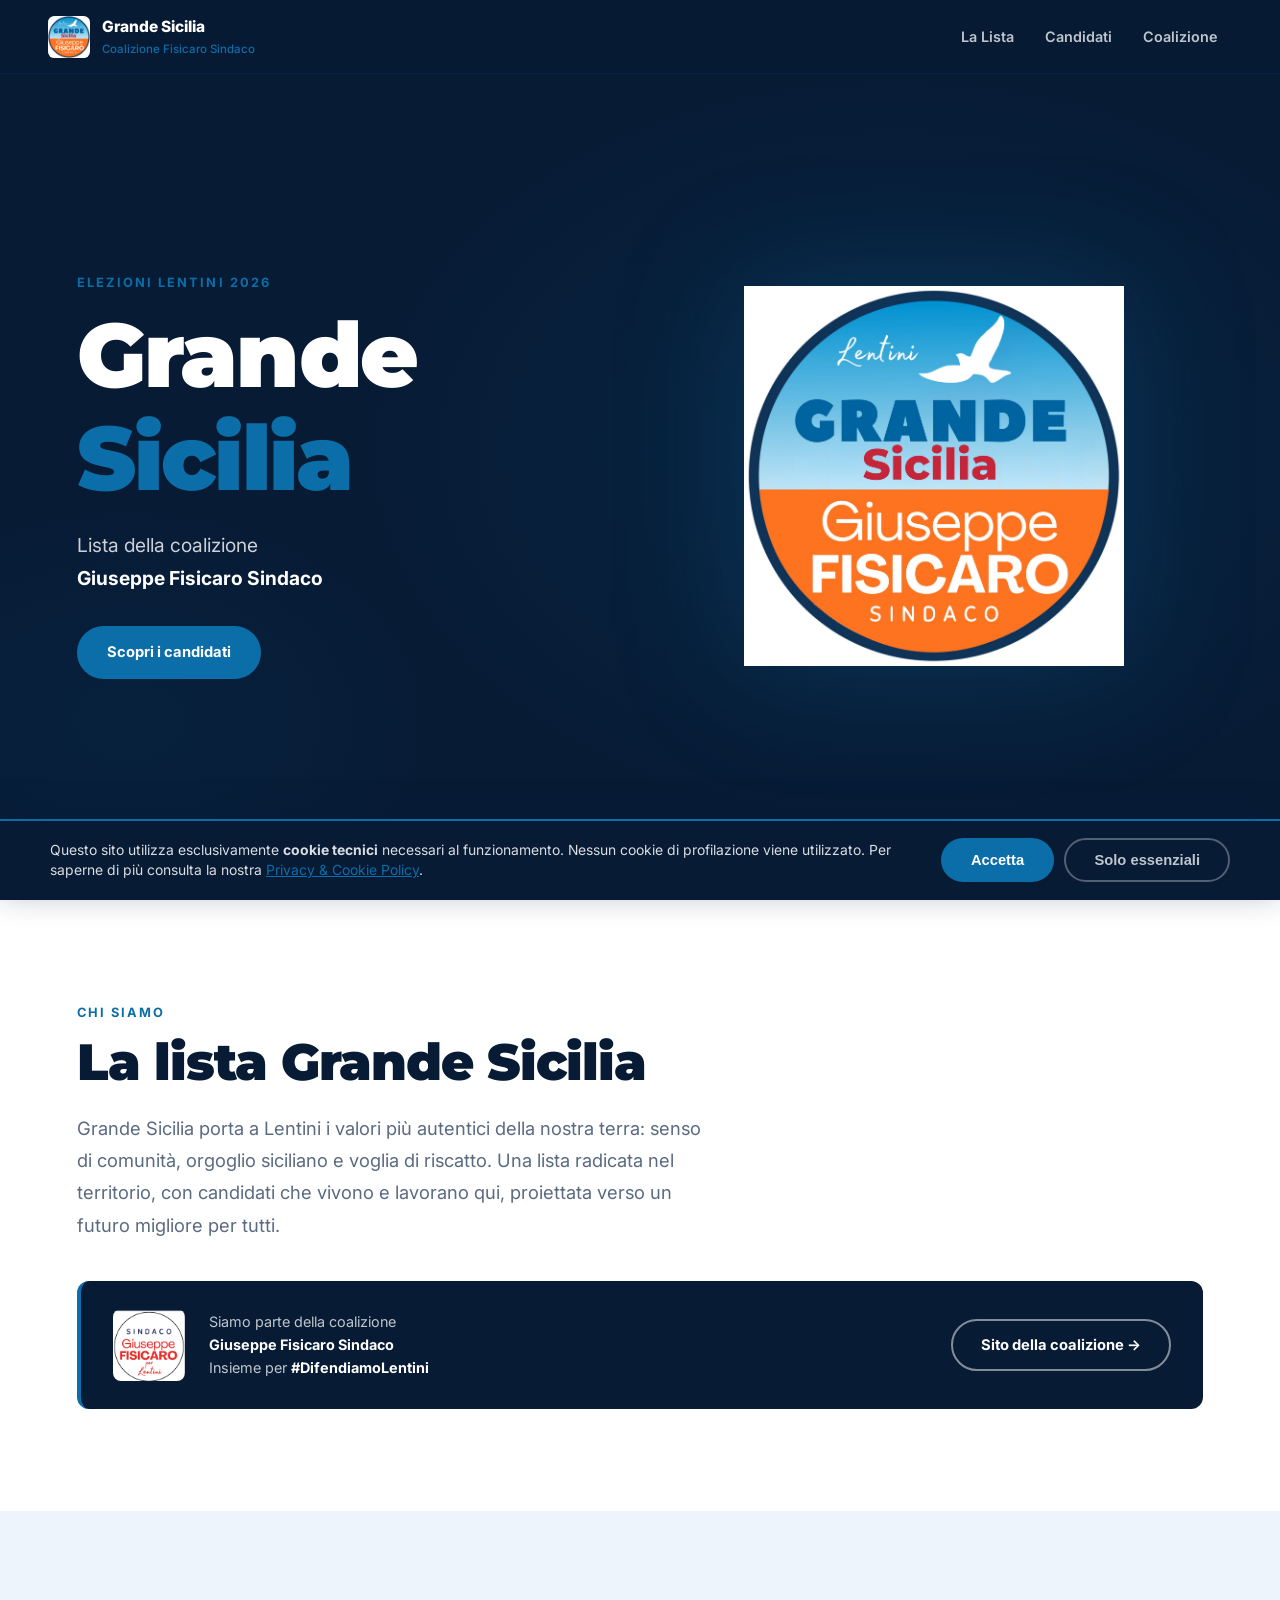
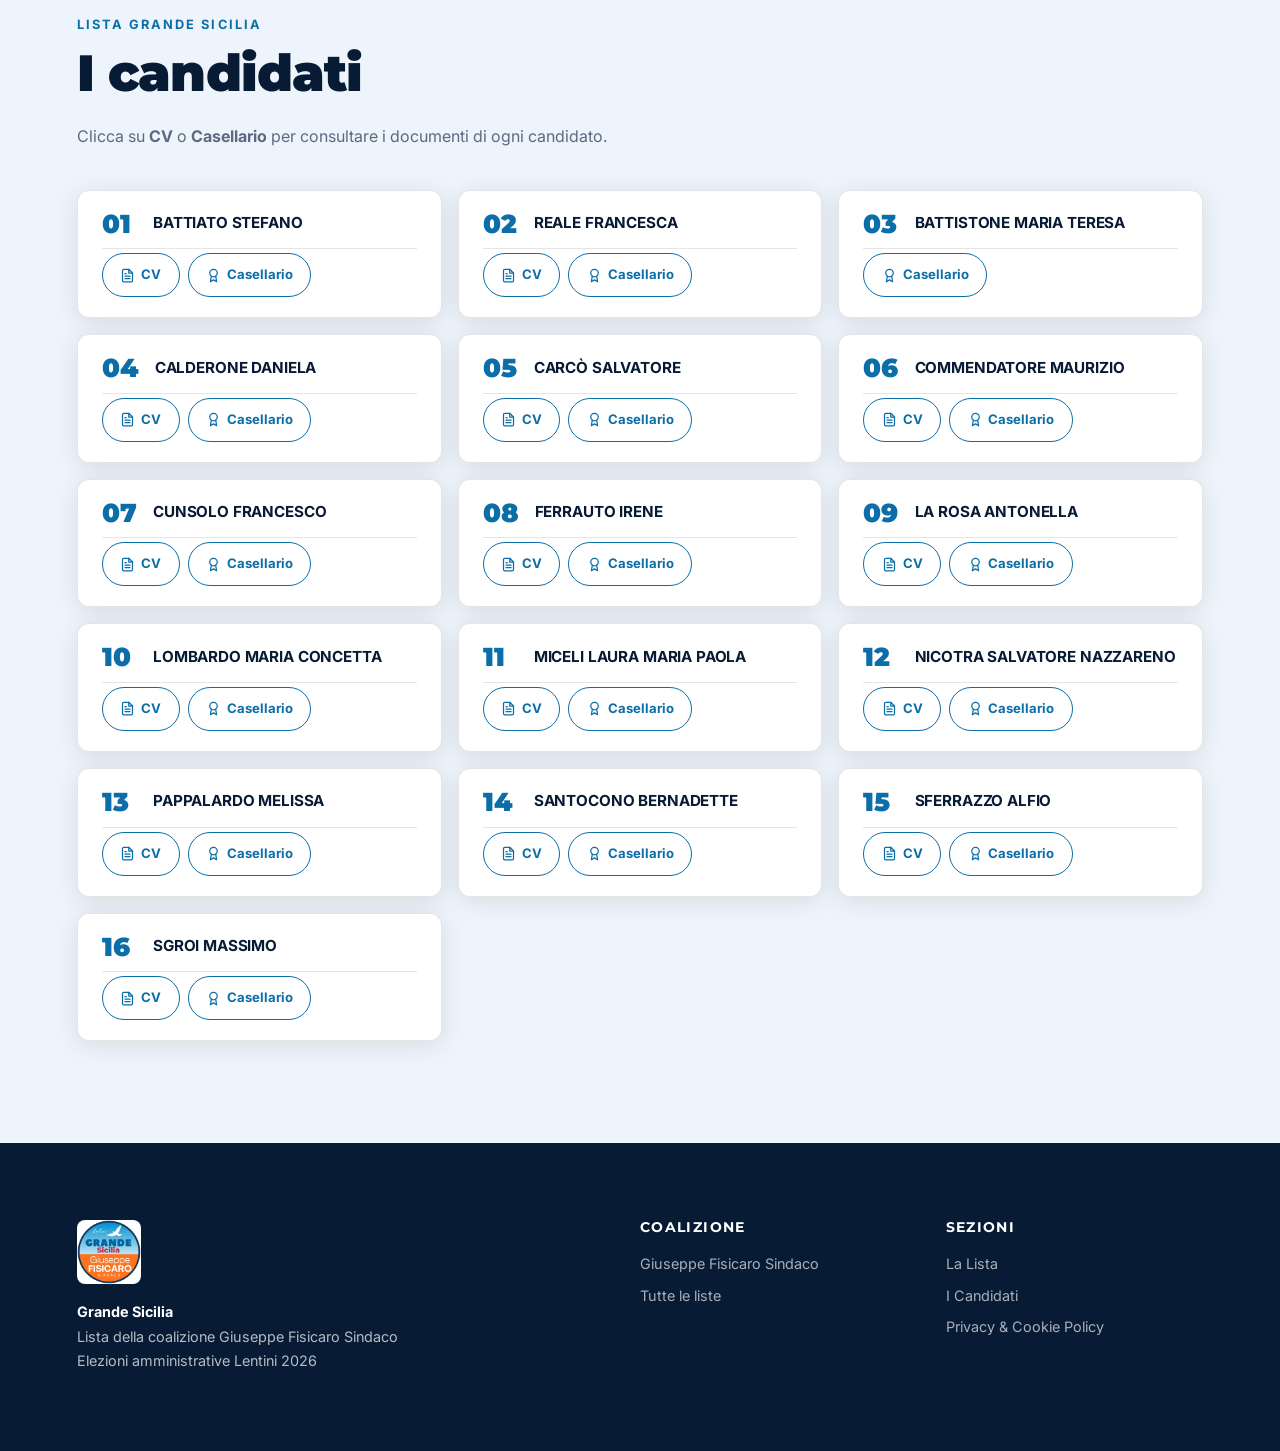
==== index.html @ cb61d753 "Initial commit: Grande Sicilia mini-site" ====
<!doctype html>
<html lang="it">
  <head>
    <meta charset="utf-8">
    <meta name="viewport" content="width=device-width, initial-scale=1">
    <title>Grande Sicilia | Coalizione Giuseppe Fisicaro Sindaco</title>
    <meta name="description" content="Grande Sicilia, lista della coalizione Giuseppe Fisicaro Sindaco per le elezioni amministrative di Lentini 2026. Scopri i candidati e i loro documenti.">
    <meta property="og:title" content="Grande Sicilia | Coalizione Giuseppe Fisicaro Sindaco">
    <meta property="og:description" content="Lista della coalizione Giuseppe Fisicaro Sindaco — Elezioni Lentini 2026.">
    <meta property="og:image" content="assets/img/grande-sicilia.jpeg">
    <link rel="preconnect" href="https://fonts.googleapis.com">
    <link rel="preconnect" href="https://fonts.gstatic.com" crossorigin>
    <link href="https://fonts.googleapis.com/css2?family=Inter:wght@400;500;600;700;800&family=Montserrat:wght@700;800;900&display=swap" rel="stylesheet">
    <link rel="stylesheet" href="assets/css/styles.css?v=3">
  </head>
  <body>

    <header class="site-header" data-header>
      <a class="brand" href="#home" aria-label="Grande Sicilia">
        <img src="assets/img/grande-sicilia.jpeg" alt="Logo Grande Sicilia">
        <span>
          <strong>Grande Sicilia</strong>
          <small>Coalizione Fisicaro Sindaco</small>
        </span>
      </a>
      <nav class="main-nav" aria-label="Navigazione principale">
        <a href="#lista">La Lista</a>
        <a href="#candidati">Candidati</a>
        <a href="#coalizione">Coalizione</a>
      </nav>
      <button class="nav-toggle" data-nav-toggle aria-expanded="false" aria-label="Apri menu">
        <span></span><span></span><span></span>
      </button>
    </header>

    <div class="nav-drawer" data-nav aria-label="Menu mobile">
      <a href="#lista">La Lista</a>
      <a href="#candidati">Candidati</a>
      <a href="#coalizione">Coalizione</a>
    </div>

    <main>

      <!-- HERO -->
      <section class="hero" id="home">
        <div class="hero-content">
          <p class="eyebrow">Elezioni Lentini 2026</p>
          <h1>Grande<br><em>Sicilia</em></h1>
          <p class="hero-sub">Lista della coalizione<br><strong>Giuseppe Fisicaro Sindaco</strong></p>
          <a class="btn btn-primary" href="#candidati">Scopri i candidati</a>
        </div>
        <div class="hero-logo reveal">
          <img src="assets/img/grande-sicilia.jpeg" alt="Grande Sicilia">
        </div>
      </section>

      <!-- LA LISTA -->
      <section class="section" id="lista">
        <div class="section-inner">
          <p class="eyebrow">Chi siamo</p>
          <h2>La lista Grande Sicilia</h2>
          <p class="section-lead">Grande Sicilia porta a Lentini i valori più autentici della nostra terra: senso di comunità, orgoglio siciliano e voglia di riscatto. Una lista radicata nel territorio, con candidati che vivono e lavorano qui, proiettata verso un futuro migliore per tutti.</p>

          <div class="coalition-badge reveal">
            <img src="assets/img/logo-fisicaro.png" alt="Giuseppe Fisicaro Sindaco">
            <div>
              <p>Siamo parte della coalizione</p>
              <p><strong>Giuseppe Fisicaro Sindaco</strong></p>
              <p>Insieme per <strong>#DifendiamoLentini</strong></p>
            </div>
            <a href="https://giuseppefisicarosindaco.it" class="btn btn-outline" target="_blank" rel="noopener noreferrer">Sito della coalizione →</a>
          </div>
        </div>
      </section>

      <!-- CANDIDATI -->
      <section class="section section-alt" id="candidati">
        <div class="section-inner">
          <p class="eyebrow">Lista Grande Sicilia</p>
          <h2>I candidati</h2>
          <p class="section-sub">Clicca su <strong>CV</strong> o <strong>Casellario</strong> per consultare i documenti di ogni candidato.</p>
          <div class="candidates-grid" data-candidates></div>
        </div>
      </section>

    </main>

    <!-- FOOTER -->
    <footer class="site-footer" id="coalizione">
      <div class="footer-brand">
        <img src="assets/img/grande-sicilia.jpeg" alt="Logo Grande Sicilia">
        <p><strong>Grande Sicilia</strong></p>
        <p>Lista della coalizione Giuseppe Fisicaro Sindaco</p>
        <p>Elezioni amministrative Lentini 2026</p>
      </div>
      <div>
        <h3>Coalizione</h3>
        <a href="https://giuseppefisicarosindaco.it" target="_blank" rel="noopener noreferrer">Giuseppe Fisicaro Sindaco</a>
        <a href="https://giuseppefisicarosindaco.it#coalizione" target="_blank" rel="noopener noreferrer">Tutte le liste</a>
      </div>
      <div>
        <h3>Sezioni</h3>
        <a href="#lista">La Lista</a>
        <a href="#candidati">I Candidati</a>
        <a href="privacy.html">Privacy &amp; Cookie Policy</a>
      </div>
    </footer>

    <script src="assets/js/main.js?v=2" defer></script>
  </body>
</html>
---- assets/css/styles.css ----
/* ============================================================
   LENTINI GIOVANE — Stylesheet
   ============================================================ */

/* ---------- Variables ---------- */
:root {
  --primary:      #0b6ea8;
  --primary-dark: #084f78;
  --primary-light:#eef4fb;
  --navy:         #071b35;
  --navy-mid:     #0f2d54;
  --white:        #ffffff;
  --text:         #1a2640;
  --text-muted:   #5a6a80;
  --border:       rgba(0,0,0,.10);
  --container:    1180px;
  --radius:       .75rem;
  --shadow:       0 4px 24px rgba(0,0,0,.10);
}

/* ---------- Reset / Base ---------- */
*, *::before, *::after { box-sizing: border-box; margin: 0; padding: 0; }

html { scroll-behavior: smooth; -webkit-text-size-adjust: 100%; }

body {
  font-family: 'Inter', system-ui, sans-serif;
  font-size: 1rem;
  line-height: 1.65;
  color: var(--text);
  background: var(--white);
  overflow-x: hidden;
}

img { display: block; max-width: 100%; height: auto; }
a   { color: var(--primary); text-decoration: none; }
a:hover { text-decoration: underline; }

/* ---------- Typography ---------- */
h1, h2, h3, h4 {
  font-family: 'Montserrat', 'Inter', sans-serif;
  font-weight: 900;
  line-height: 1.15;
  letter-spacing: -.02em;
  color: var(--navy);
}

h1 { font-size: clamp(2.8rem, 7vw, 6rem); }
h2 { font-size: clamp(2rem, 4.5vw, 3.2rem); }
h3 { font-size: 1.2rem; font-weight: 700; }

.eyebrow {
  font-size: .8rem;
  font-weight: 700;
  letter-spacing: .16em;
  text-transform: uppercase;
  color: var(--primary);
  margin-bottom: .6rem;
}

/* ---------- Buttons ---------- */
.btn {
  display: inline-flex;
  align-items: center;
  justify-content: center;
  gap: .45rem;
  padding: .75rem 1.75rem;
  min-height: 44px;
  border-radius: 99px;
  font-weight: 700;
  font-size: .92rem;
  cursor: pointer;
  border: 2px solid transparent;
  transition: background .2s, color .2s, border-color .2s, transform .15s;
  text-decoration: none;
  white-space: nowrap;
  -webkit-tap-highlight-color: transparent;
}
.btn:hover { transform: translateY(-2px); text-decoration: none; }

.btn-primary  { background: var(--primary); color: var(--white); }
.btn-primary:hover { background: var(--primary-dark); }

.btn-outline  { background: transparent; color: var(--white); border-color: rgba(255,255,255,.5); }
.btn-outline:hover { background: rgba(255,255,255,.12); border-color: var(--white); }

.btn-doc {
  display: inline-flex;
  align-items: center;
  justify-content: center;
  gap: .35rem;
  padding: .5rem 1.1rem;
  min-height: 44px;
  border-radius: 99px;
  font-size: .82rem;
  font-weight: 700;
  border: 1.5px solid var(--primary);
  color: var(--primary);
  background: transparent;
  transition: background .18s, color .18s;
  text-decoration: none;
  -webkit-tap-highlight-color: transparent;
}
.btn-doc:hover { background: var(--primary); color: var(--white); text-decoration: none; }

.btn-doc svg { width: 15px; height: 15px; flex-shrink: 0; }

/* ---------- Header ---------- */
.site-header {
  position: fixed;
  top: 0; left: 0; right: 0;
  z-index: 100;
  display: flex;
  align-items: center;
  justify-content: space-between;
  gap: 1.5rem;
  padding: .9rem clamp(1rem, 5vw, 3rem);
  background: rgba(7,27,53,.96);
  backdrop-filter: blur(10px);
  border-bottom: 1px solid rgba(11,110,168,.15);
  transition: box-shadow .25s;
}
.site-header.scrolled { box-shadow: 0 2px 20px rgba(0,0,0,.3); }

.brand {
  display: flex;
  align-items: center;
  gap: .75rem;
  color: var(--white);
  text-decoration: none;
  flex-shrink: 0;
}
.brand:hover { text-decoration: none; }
.brand img { width: 42px; height: 42px; object-fit: contain; border-radius: .4rem; }
.brand strong { display: block; font-size: .97rem; font-weight: 800; color: var(--white); }
.brand small  { display: block; font-size: .72rem; color: var(--primary); font-weight: 500; }

.main-nav {
  display: flex;
  align-items: center;
  gap: .25rem;
}
.main-nav a {
  color: rgba(255,255,255,.75);
  font-size: .9rem;
  font-weight: 600;
  padding: .45rem .85rem;
  border-radius: 99px;
  transition: color .15s, background .15s;
  text-decoration: none;
}
.main-nav a:hover { color: var(--white); background: rgba(11,110,168,.15); }

/* ---------- Nav Toggle (mobile) ---------- */
.nav-toggle {
  display: none;
  flex-direction: column;
  justify-content: center;
  gap: 5px;
  width: 44px; height: 44px;
  border: none;
  background: transparent;
  cursor: pointer;
  padding: .25rem;
  -webkit-tap-highlight-color: transparent;
}
.nav-toggle span {
  display: block;
  height: 2px;
  background: var(--white);
  border-radius: 2px;
  transition: transform .25s, opacity .25s;
}
.nav-toggle[aria-expanded="true"] span:nth-child(1) { transform: translateY(7px) rotate(45deg); }
.nav-toggle[aria-expanded="true"] span:nth-child(2) { opacity: 0; }
.nav-toggle[aria-expanded="true"] span:nth-child(3) { transform: translateY(-7px) rotate(-45deg); }

/* ---------- Nav Drawer ---------- */
.nav-drawer {
  display: none;
  position: fixed;
  top: 65px; left: 0; right: 0;
  z-index: 99;
  background: var(--navy);
  border-bottom: 2px solid var(--primary);
  flex-direction: column;
  padding: .75rem 1rem 1rem;
  gap: .25rem;
  transform: translateY(-8px);
  opacity: 0;
  transition: transform .25s, opacity .25s;
  pointer-events: none;
}
.nav-drawer.is-open {
  opacity: 1;
  transform: translateY(0);
  pointer-events: all;
}
.nav-drawer a {
  color: rgba(255,255,255,.85);
  font-weight: 600;
  padding: .85rem 1rem;
  min-height: 44px;
  border-radius: .5rem;
  transition: background .15s, color .15s;
  text-decoration: none;
  display: flex;
  align-items: center;
  -webkit-tap-highlight-color: transparent;
}
.nav-drawer a:hover { background: rgba(11,110,168,.15); color: var(--white); }

body.is-nav-open { overflow: hidden; }

/* ---------- Hero ---------- */
.hero {
  min-height: 100svh;
  background: var(--navy);
  display: grid;
  grid-template-columns: 1fr 1fr;
  align-items: center;
  gap: 3rem;
  padding: clamp(6rem, 10vw, 9rem) clamp(1.5rem, 6vw, 5rem) clamp(3rem, 6vw, 5rem);
  position: relative;
  overflow: hidden;
}

.hero::before {
  content: '';
  position: absolute;
  inset: 0;
  background:
    radial-gradient(ellipse 60% 60% at 70% 50%, rgba(11,110,168,.12) 0%, transparent 70%),
    radial-gradient(ellipse 40% 40% at 10% 80%, rgba(11,110,168,.07) 0%, transparent 60%);
  pointer-events: none;
}

.hero-content {
  position: relative;
  z-index: 1;
}
.hero-content .eyebrow { color: var(--primary); }

.hero-content h1 {
  color: var(--white);
  margin-bottom: 1.25rem;
}
.hero-content h1 em {
  font-style: normal;
  color: var(--primary);
}

.hero-sub {
  color: rgba(255,255,255,.80);
  font-size: clamp(1rem, 2vw, 1.2rem);
  line-height: 1.7;
  margin-bottom: 2rem;
}
.hero-sub strong { color: var(--white); }
.hero-sub .hashtag {
  display: inline-block;
  margin-top: .3rem;
  color: var(--primary);
  font-weight: 700;
  font-size: 1.05em;
}

.hero-logo {
  display: flex;
  align-items: center;
  justify-content: center;
  position: relative;
  z-index: 1;
}
.hero-logo img {
  width: clamp(200px, 40vw, 380px);
  filter: drop-shadow(0 0 60px rgba(11,110,168,.25));
  animation: float 5s ease-in-out infinite;
}

@keyframes float {
  0%, 100% { transform: translateY(0); }
  50%       { transform: translateY(-12px); }
}

/* ---------- Section ---------- */
.section {
  padding: clamp(4rem, 8vw, 7rem) clamp(1.5rem, 6vw, 5rem);
}
.section-alt { background: var(--primary-light); }

.section-inner {
  max-width: var(--container);
  margin-inline: auto;
}
.section-inner h2 { margin-bottom: 1.25rem; }

.section-lead {
  font-size: clamp(1rem, 2vw, 1.15rem);
  color: var(--text-muted);
  max-width: 640px;
  line-height: 1.75;
  margin-bottom: 2.5rem;
}
.section-sub {
  color: var(--text-muted);
  margin-bottom: 2.5rem;
}

/* ---------- Coalition Badge ---------- */
.coalition-badge {
  display: flex;
  align-items: center;
  gap: 1.5rem;
  background: var(--navy);
  color: var(--white);
  padding: 1.75rem 2rem;
  border-radius: var(--radius);
  flex-wrap: wrap;
  border-left: 4px solid var(--primary);
}
.coalition-badge img {
  width: 72px;
  height: 72px;
  object-fit: contain;
  border-radius: .5rem;
  flex-shrink: 0;
}
.coalition-badge > div { flex: 1; min-width: 200px; }
.coalition-badge p { color: rgba(255,255,255,.75); font-size: .9rem; line-height: 1.6; }
.coalition-badge p strong { color: var(--white); }

/* ---------- Candidates Grid ---------- */
.candidates-grid {
  display: grid;
  grid-template-columns: repeat(auto-fill, minmax(280px, 1fr));
  gap: 1rem;
}

.candidate-card {
  background: var(--white);
  border-radius: var(--radius);
  padding: 1.25rem 1.5rem;
  display: flex;
  flex-direction: column;
  gap: .75rem;
  box-shadow: var(--shadow);
  border: 1.5px solid var(--border);
  transition: transform .2s, box-shadow .2s;
}
.candidate-card:hover {
  transform: translateY(-3px);
  box-shadow: 0 8px 32px rgba(11,110,168,.12);
  border-color: rgba(11,110,168,.3);
}

.candidate-top {
  display: flex;
  align-items: center;
  gap: 1rem;
}
.candidate-num {
  font-family: 'Montserrat', sans-serif;
  font-size: 1.6rem;
  font-weight: 900;
  color: var(--primary);
  line-height: 1;
  flex-shrink: 0;
  min-width: 2.2rem;
}
.candidate-name {
  font-weight: 700;
  font-size: .95rem;
  color: var(--navy);
  line-height: 1.35;
  letter-spacing: -.01em;
}

.candidate-docs {
  display: flex;
  gap: .5rem;
  flex-wrap: wrap;
  padding-top: .25rem;
  border-top: 1px solid var(--border);
}
.candidate-docs:empty { display: none; }

/* ---------- Footer ---------- */
.site-footer {
  background: var(--navy);
  color: rgba(255,255,255,.70);
  padding: clamp(3rem, 6vw, 5rem) clamp(1.5rem, 6vw, 5rem);
  display: grid;
  grid-template-columns: 2fr 1fr 1fr;
  gap: 3rem;
  max-width: 100%;
}

.footer-brand img {
  width: 64px;
  height: 64px;
  object-fit: contain;
  border-radius: .5rem;
  margin-bottom: 1rem;
}
.footer-brand p { font-size: .9rem; line-height: 1.7; }
.footer-brand p strong { color: var(--white); }

.site-footer h3 {
  color: var(--white);
  font-size: .85rem;
  font-weight: 700;
  letter-spacing: .1em;
  text-transform: uppercase;
  margin-bottom: 1rem;
}
.site-footer a {
  display: block;
  color: rgba(255,255,255,.65);
  font-size: .9rem;
  margin-bottom: .5rem;
  transition: color .15s;
}
.site-footer a:hover { color: var(--primary); text-decoration: none; }

/* ---------- Reveal animation ---------- */
.reveal {
  opacity: 0;
  transform: translateY(24px);
  transition: opacity .55s ease, transform .55s ease;
}
.reveal.is-visible {
  opacity: 1;
  transform: translateY(0);
}

/* ---------- Responsive ---------- */

/* Tablet / small desktop */
@media (max-width: 900px) {
  .hero {
    grid-template-columns: 1fr;
    min-height: auto;
    padding-top: 6rem;
    padding-bottom: 3.5rem;
    text-align: center;
    gap: 2rem;
  }
  .hero-logo { order: -1; }
  .hero-logo img {
    width: clamp(130px, 42vw, 200px);
    animation: none; /* stop float on tablet/mobile — save battery */
  }
  .hero-sub { margin-inline: auto; max-width: 480px; }
  .hero-content .btn { margin-inline: auto; }

  .site-footer { grid-template-columns: 1fr 1fr; }
  .footer-brand { grid-column: 1 / -1; }
}

/* Mobile nav */
@media (max-width: 760px) {
  .main-nav { display: none; }
  .nav-toggle { display: flex; }
  .nav-drawer { display: flex; }

  /* Brand: hide subtitle on very small screens to avoid overflow */
  .brand small { display: none; }

  .site-footer { grid-template-columns: 1fr; gap: 2rem; }

  /* Candidates: 2 columns on medium mobile */
  .candidates-grid {
    grid-template-columns: repeat(auto-fill, minmax(240px, 1fr));
  }

  /* Coalition badge: stack on mobile */
  .coalition-badge {
    flex-direction: column;
    text-align: center;
    align-items: center;
    border-left: none;
    border-top: 4px solid var(--primary);
    padding: 1.5rem;
  }
  .coalition-badge > div { min-width: unset; text-align: center; }
}

/* Small mobile (iPhone SE, 375px etc.) */
@media (max-width: 480px) {
  .candidates-grid { grid-template-columns: 1fr; }

  /* Doc buttons full-width on small screens */
  .candidate-docs {
    flex-direction: column;
    gap: .4rem;
  }
  .candidate-docs .btn-doc {
    width: 100%;
    justify-content: center;
  }

  /* Hero tighter on small phones */
  .hero { padding-top: 5.5rem; gap: 1.5rem; }
  .hero-logo img { width: clamp(110px, 38vw, 160px); }

  /* Section padding tighter */
  .section { padding-top: 3rem; padding-bottom: 3rem; }
}

/* Safe area insets — iPhone con notch/Dynamic Island */
@supports (padding: max(0px)) {
  .site-header {
    padding-left: max(clamp(1rem, 5vw, 3rem), env(safe-area-inset-left));
    padding-right: max(clamp(1rem, 5vw, 3rem), env(safe-area-inset-right));
  }
  .cookie-banner {
    padding-bottom: max(1.1rem, calc(env(safe-area-inset-bottom) + .75rem));
    padding-left: max(clamp(1rem, 5vw, 3rem), env(safe-area-inset-left));
    padding-right: max(clamp(1rem, 5vw, 3rem), env(safe-area-inset-right));
  }
  .hero, .section, .site-footer {
    padding-left: max(clamp(1.5rem, 6vw, 5rem), env(safe-area-inset-left));
    padding-right: max(clamp(1.5rem, 6vw, 5rem), env(safe-area-inset-right));
  }
}

/* Disable sticky hover on touch devices */
@media (hover: none) {
  .btn:hover { transform: none; }
  .candidate-card:hover {
    transform: none;
    box-shadow: var(--shadow);
    border-color: var(--border);
  }
}

/* ---------- Cookie Banner ---------- */
.cookie-banner {
  position: fixed;
  bottom: 0; left: 0; right: 0;
  z-index: 9999;
  background: var(--navy);
  border-top: 2px solid var(--primary);
  color: var(--white);
  padding: 1.1rem clamp(1rem, 5vw, 3rem);
  box-shadow: 0 -6px 32px rgba(7,27,53,.32);
}
.cookie-banner-inner {
  display: flex;
  align-items: center;
  justify-content: space-between;
  gap: 1.25rem;
  max-width: var(--container);
  margin-inline: auto;
  flex-wrap: wrap;
}
.cookie-banner p {
  flex: 1;
  min-width: 220px;
  margin: 0;
  font-size: .87rem;
  line-height: 1.5;
  color: rgba(255,255,255,.85);
}
.cookie-banner p a { color: var(--primary); text-decoration: underline; }
.cookie-banner-actions { display: flex; gap: .65rem; flex-shrink: 0; }

.btn-secondary {
  background: transparent;
  color: rgba(255,255,255,.75);
  border-color: rgba(255,255,255,.3);
}
.btn-secondary:hover {
  background: rgba(255,255,255,.08);
  color: var(--white);
  border-color: rgba(255,255,255,.6);
}

/* ---------- Legal text (privacy.html) ---------- */
.page-hero {
  background: var(--navy);
  padding: clamp(6rem, 10vw, 9rem) clamp(1.5rem, 6vw, 5rem) clamp(3rem, 5vw, 5rem);
  text-align: center;
}
.page-hero .eyebrow { color: var(--primary); }
.page-hero h1 { color: var(--white); margin-bottom: 1rem; font-size: clamp(2rem, 5vw, 3.5rem); }
.page-hero p { color: rgba(255,255,255,.75); max-width: 640px; margin-inline: auto; }

.legal-text {
  max-width: 760px;
  margin-inline: auto;
  padding: clamp(3rem, 6vw, 5rem) clamp(1.5rem, 6vw, 5rem);
}
.legal-text h2 {
  font-size: 1.35rem;
  color: var(--navy);
  margin-top: 2.5rem;
  margin-bottom: .6rem;
  padding-bottom: .4rem;
  border-bottom: 2px solid var(--primary);
}
.legal-text h3 {
  font-size: 1rem;
  color: var(--navy);
  margin-top: 1.5rem;
  margin-bottom: .4rem;
}
.legal-text p, .legal-text li {
  font-size: .95rem;
  color: var(--text-muted);
  line-height: 1.75;
  margin-bottom: .75rem;
}
.legal-text ul, .legal-text ol {
  padding-left: 1.4rem;
  margin-bottom: 1rem;
}
.legal-text a { color: var(--primary); text-decoration: underline; }
.legal-text strong { color: var(--text); }
.legal-meta {
  margin-top: 2.5rem;
  font-size: .82rem;
  color: var(--text-muted);
  font-style: italic;
}

/* ---------- Responsive additions ---------- */
@media (max-width: 580px) {
  .cookie-banner-actions { width: 100%; }
  .cookie-banner-actions .btn { flex: 1; text-align: center; justify-content: center; }
}

@media (prefers-reduced-motion: reduce) {
  .reveal { opacity: 1; transform: none; transition: none; }
  .hero-logo img { animation: none; }
}
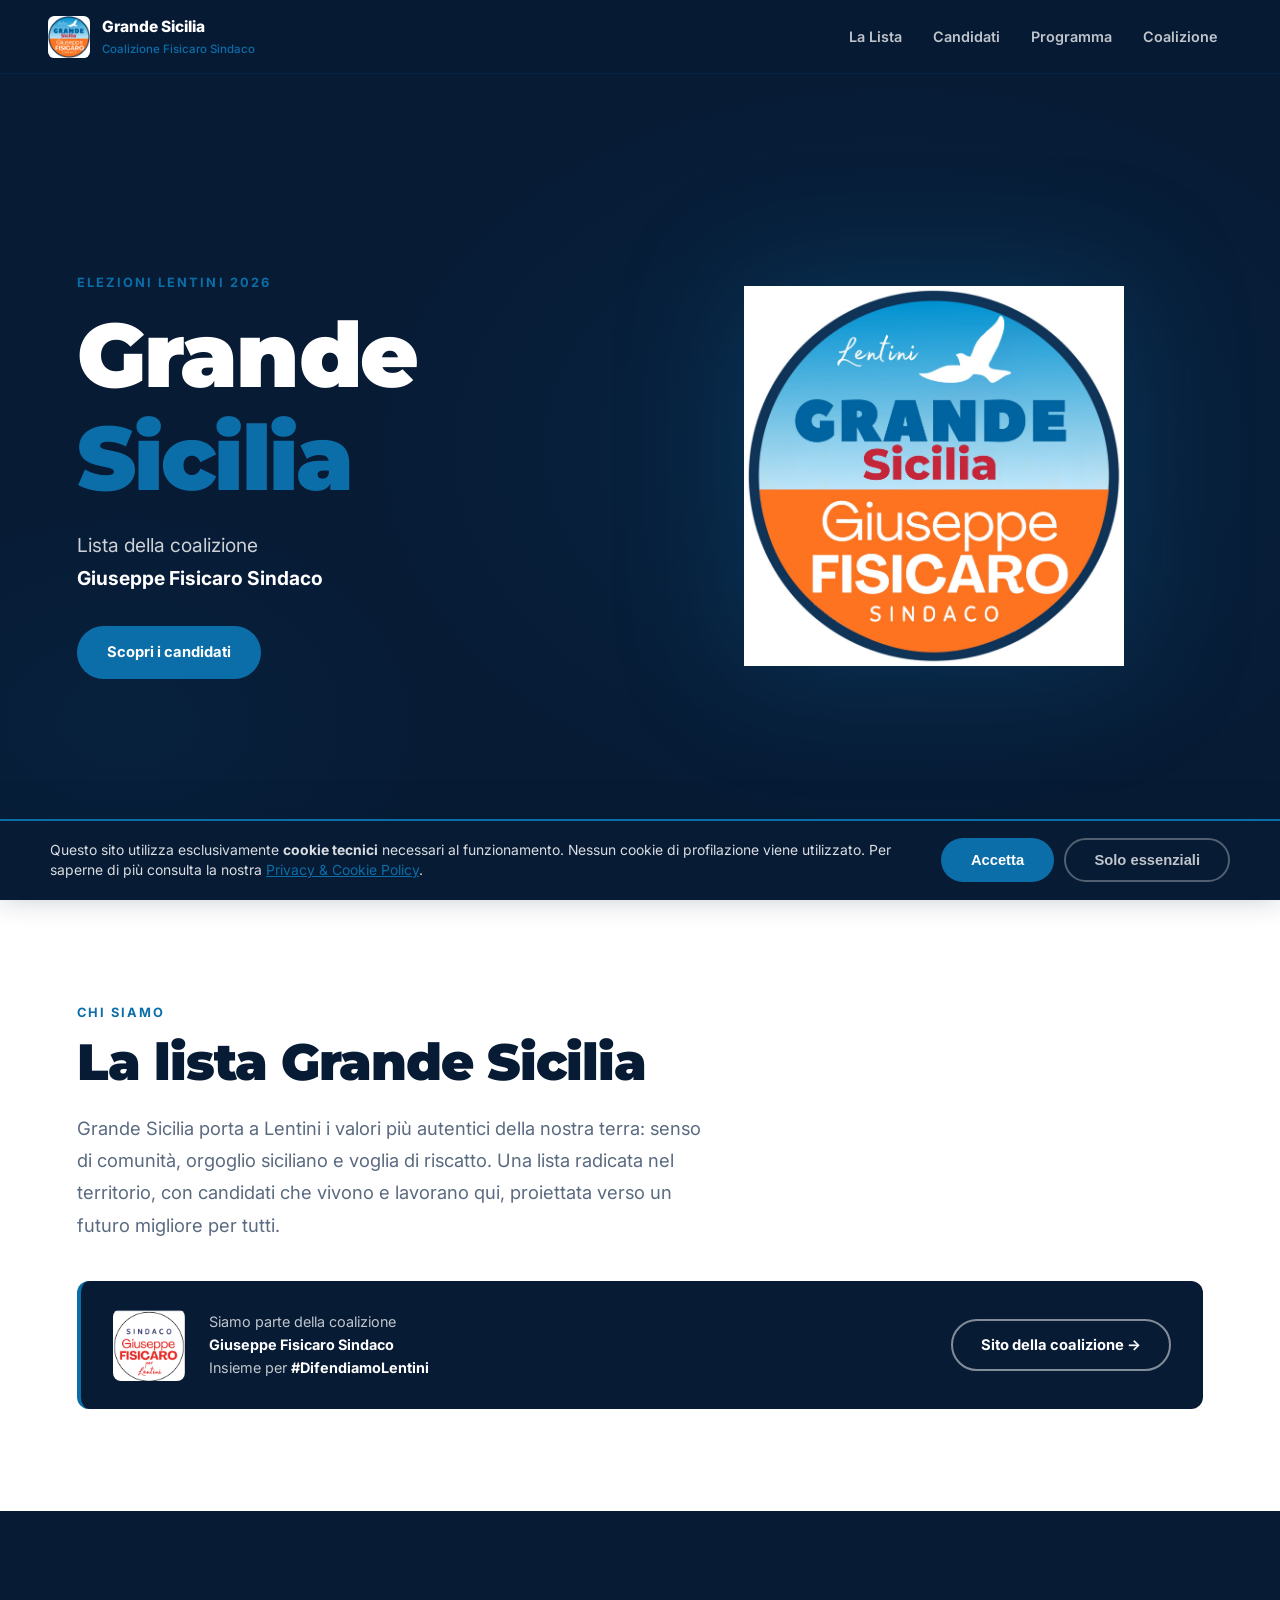
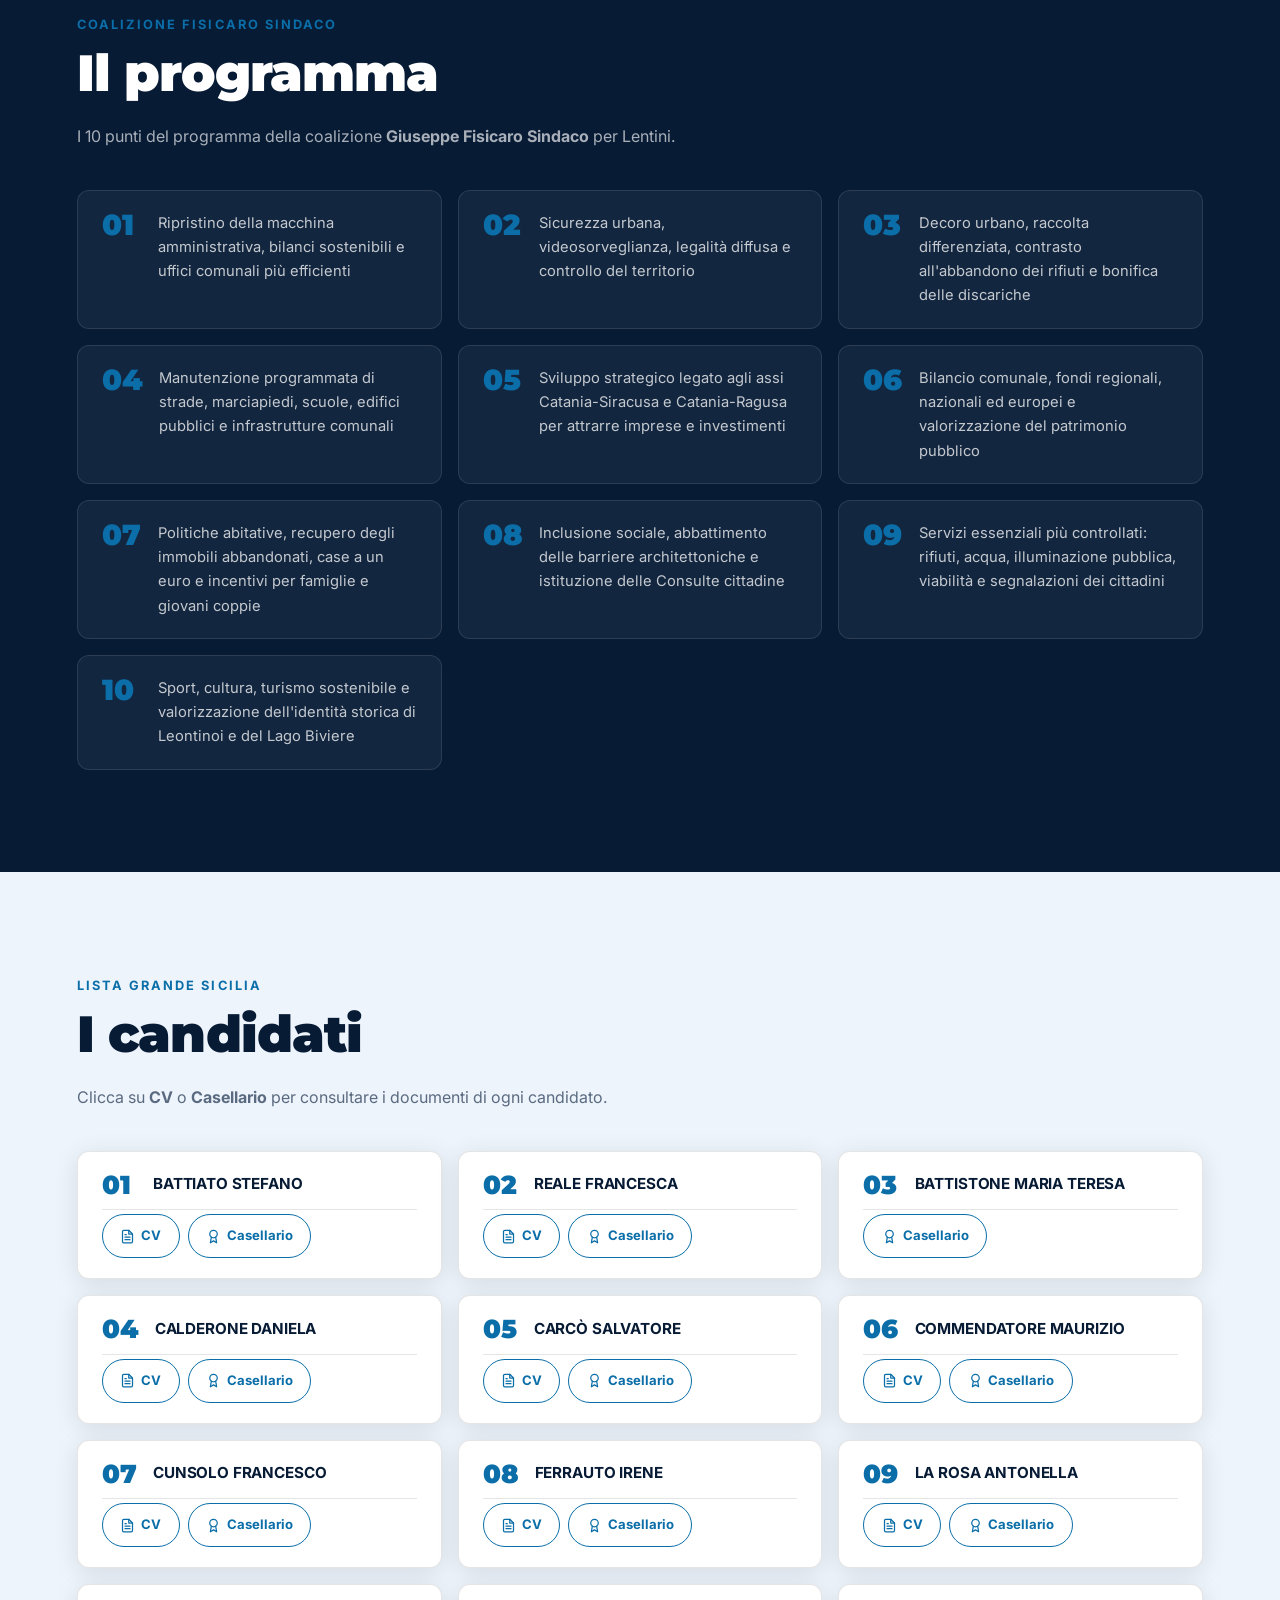
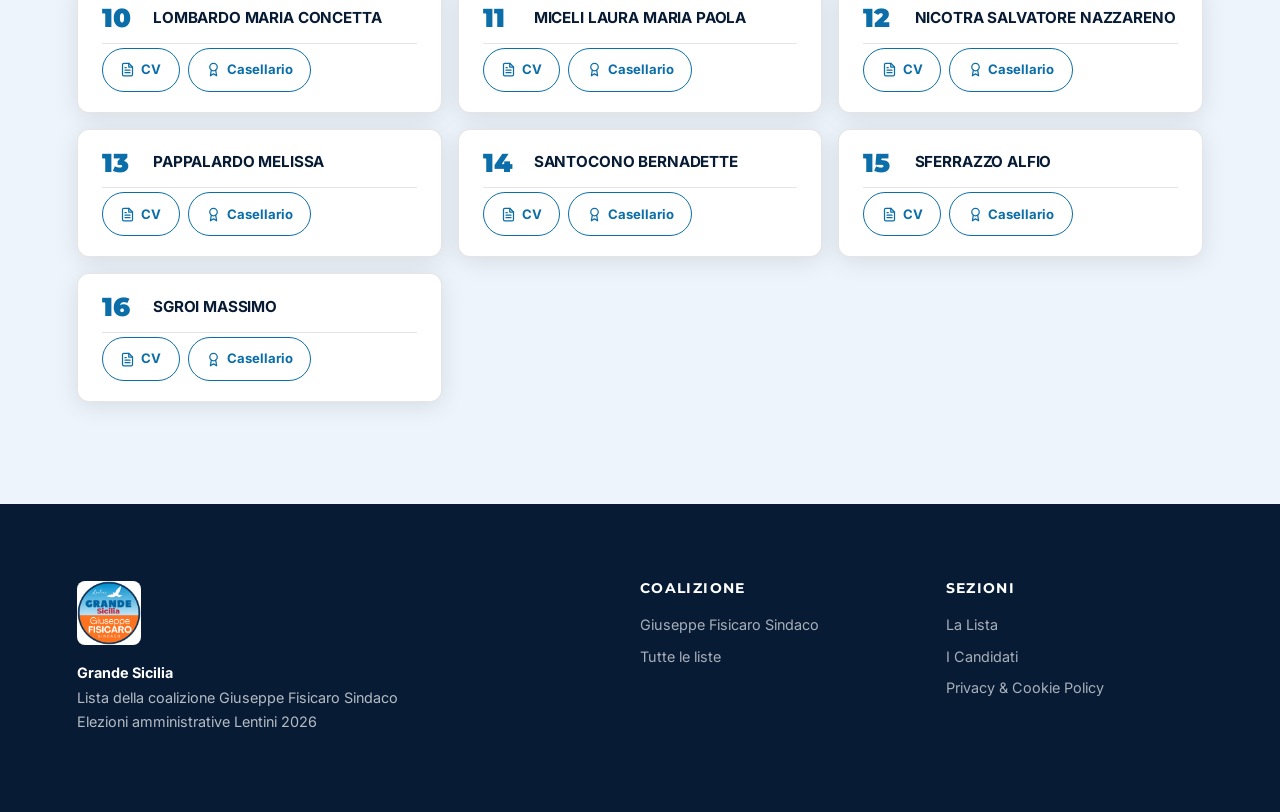
==== commit 04c0497b: "Aggiunge sezione programma coalizione" ====
--- a/index.html
+++ b/index.html
@@ -11,7 +11,7 @@
     <link rel="preconnect" href="https://fonts.googleapis.com">
     <link rel="preconnect" href="https://fonts.gstatic.com" crossorigin>
     <link href="https://fonts.googleapis.com/css2?family=Inter:wght@400;500;600;700;800&family=Montserrat:wght@700;800;900&display=swap" rel="stylesheet">
-    <link rel="stylesheet" href="assets/css/styles.css?v=3">
+    <link rel="stylesheet" href="assets/css/styles.css?v=4">
   </head>
   <body>
 
@@ -26,6 +26,7 @@
       <nav class="main-nav" aria-label="Navigazione principale">
         <a href="#lista">La Lista</a>
         <a href="#candidati">Candidati</a>
+        <a href="#programma">Programma</a>
         <a href="#coalizione">Coalizione</a>
       </nav>
       <button class="nav-toggle" data-nav-toggle aria-expanded="false" aria-label="Apri menu">
@@ -36,6 +37,7 @@
     <div class="nav-drawer" data-nav aria-label="Menu mobile">
       <a href="#lista">La Lista</a>
       <a href="#candidati">Candidati</a>
+      <a href="#programma">Programma</a>
       <a href="#coalizione">Coalizione</a>
     </div>
 
@@ -73,6 +75,16 @@
         </div>
       </section>
 
+      <!-- PROGRAMMA -->
+      <section class="section section-program" id="programma">
+        <div class="section-inner">
+          <p class="eyebrow">Coalizione Fisicaro Sindaco</p>
+          <h2>Il programma</h2>
+          <p class="section-sub">I 10 punti del programma della coalizione <strong>Giuseppe Fisicaro Sindaco</strong> per Lentini.</p>
+          <div class="program-grid" data-program-grid></div>
+        </div>
+      </section>
+
       <!-- CANDIDATI -->
       <section class="section section-alt" id="candidati">
         <div class="section-inner">
@@ -106,6 +118,6 @@
       </div>
     </footer>
 
-    <script src="assets/js/main.js?v=2" defer></script>
+    <script src="assets/js/main.js?v=3" defer></script>
   </body>
 </html>
--- a/assets/css/styles.css
+++ b/assets/css/styles.css
@@ -635,3 +635,49 @@
   .reveal { opacity: 1; transform: none; transition: none; }
   .hero-logo img { animation: none; }
 }
+
+/* ---------- Program ---------- */
+.section-program { background: var(--navy); }
+.section-program .eyebrow { color: var(--primary); }
+.section-program h2 { color: var(--white); }
+.section-program .section-sub { color: rgba(255,255,255,.65); }
+
+.program-grid {
+  display: grid;
+  grid-template-columns: repeat(auto-fill, minmax(280px, 1fr));
+  gap: 1rem;
+  margin-top: 1.5rem;
+}
+.program-item {
+  background: rgba(255,255,255,.05);
+  border: 1.5px solid rgba(255,255,255,.10);
+  border-radius: var(--radius);
+  padding: 1.25rem 1.5rem;
+  display: flex;
+  gap: 1rem;
+  align-items: flex-start;
+  transition: background .2s, border-color .2s;
+}
+.program-item:hover {
+  background: rgba(255,255,255,.08);
+  border-color: rgba(255,255,255,.2);
+}
+.program-item span {
+  font-family: 'Montserrat', sans-serif;
+  font-size: 1.8rem;
+  font-weight: 900;
+  color: var(--primary);
+  line-height: 1;
+  flex-shrink: 0;
+  min-width: 2.5rem;
+}
+.program-item p {
+  font-size: .92rem;
+  color: rgba(255,255,255,.75);
+  line-height: 1.65;
+  margin: 0;
+}
+
+@media (max-width: 480px) {
+  .program-grid { grid-template-columns: 1fr; }
+}
